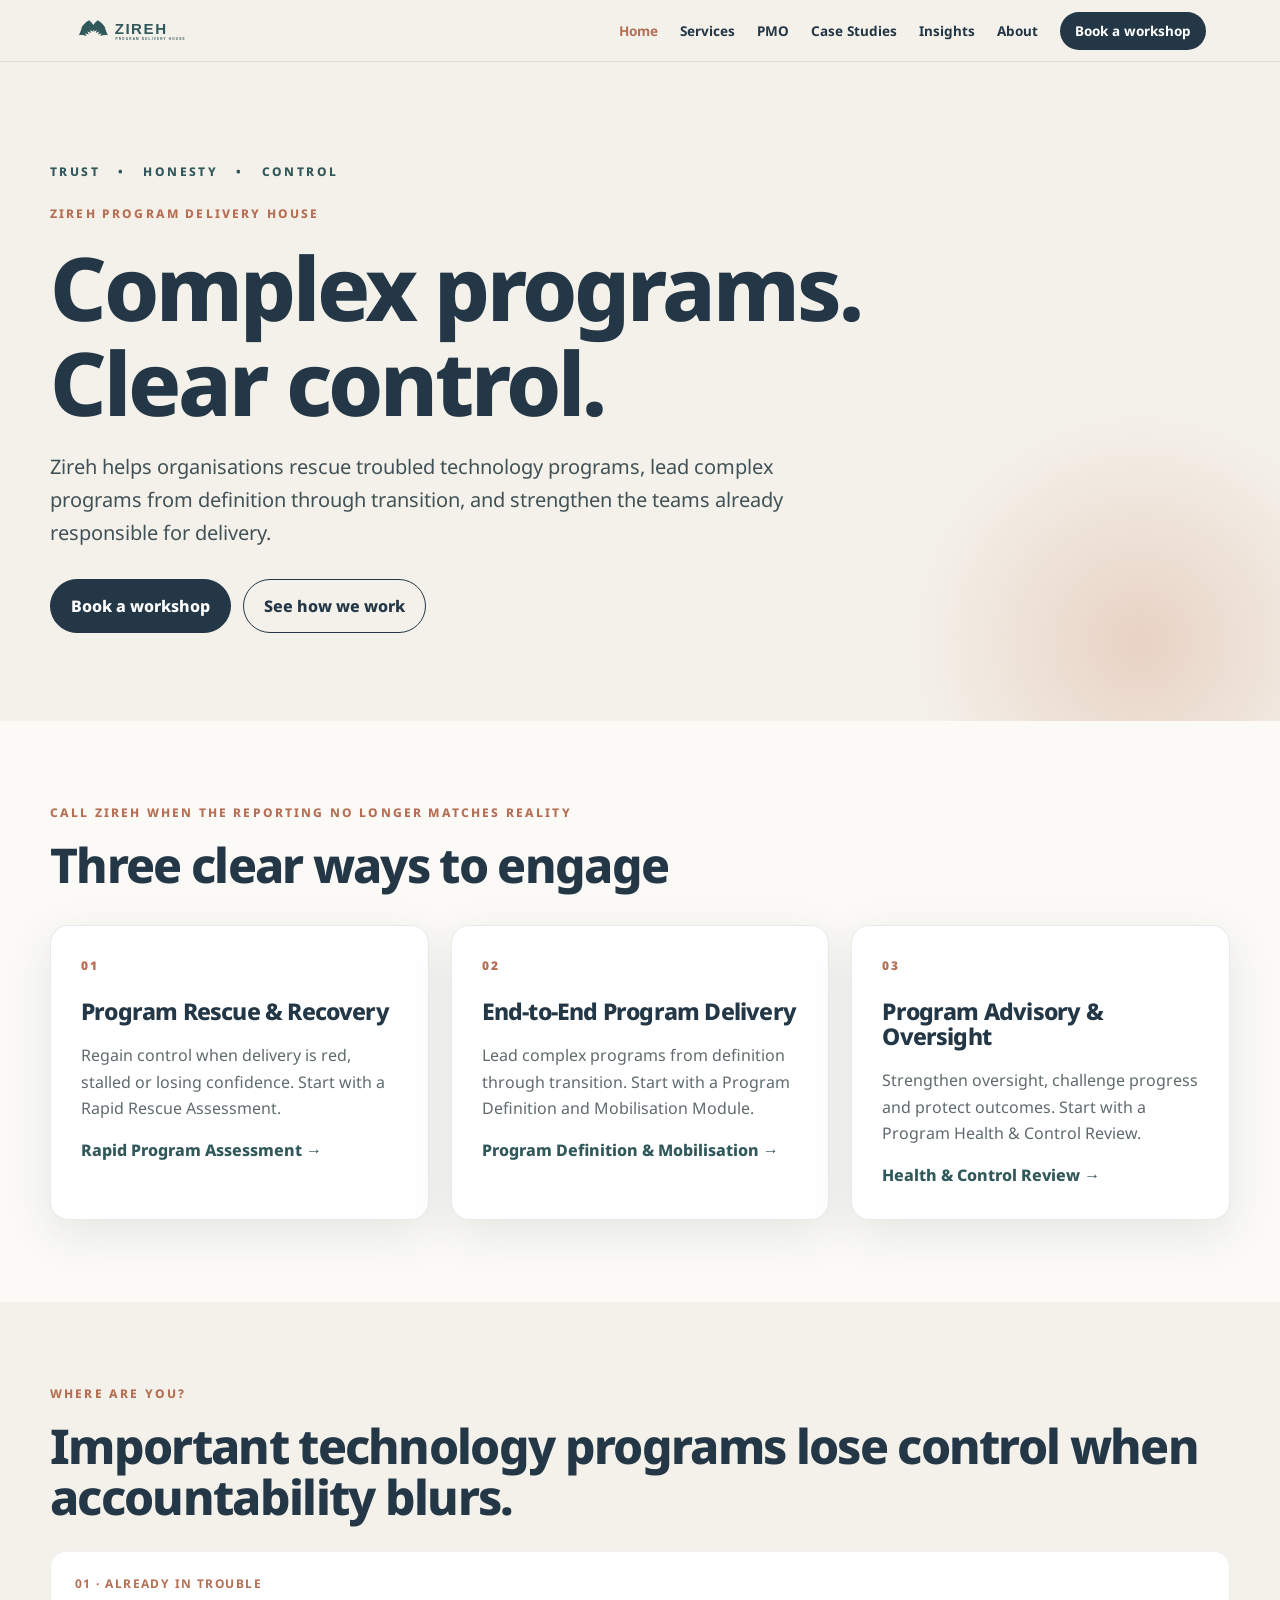
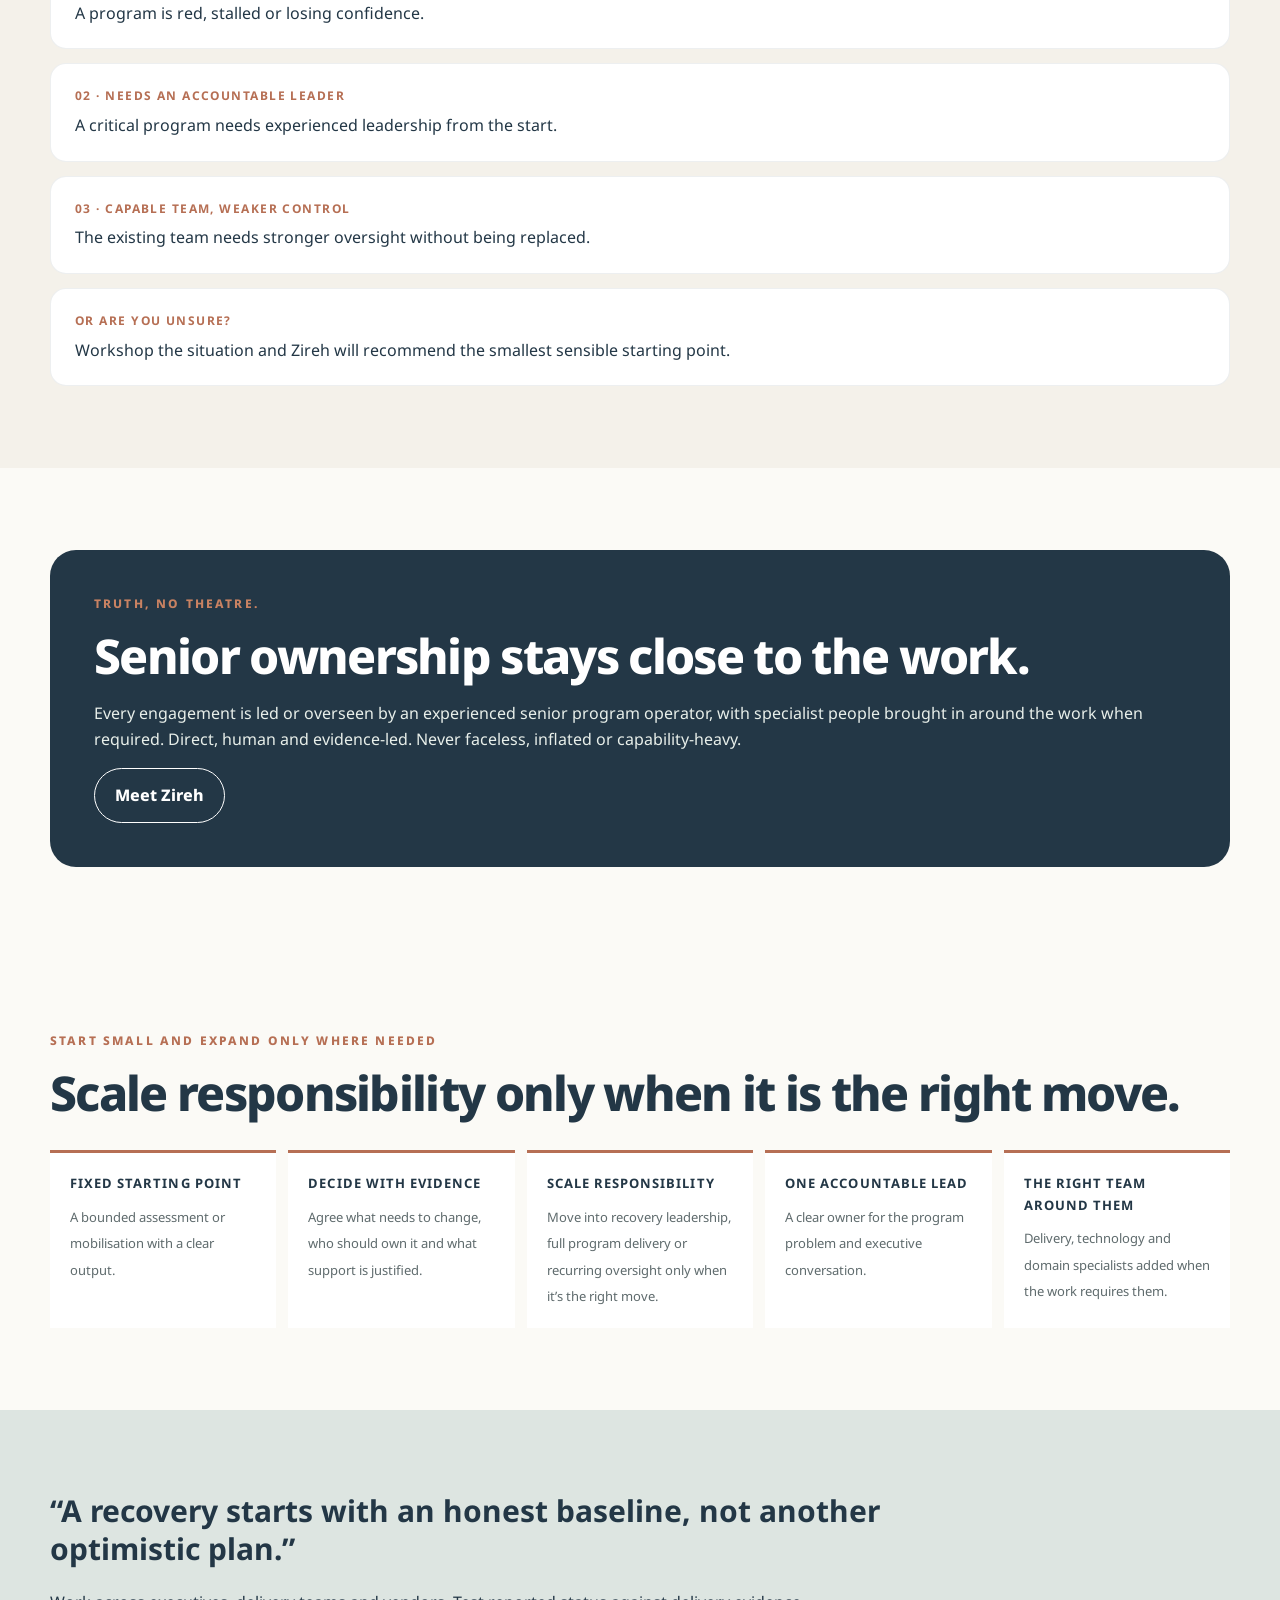
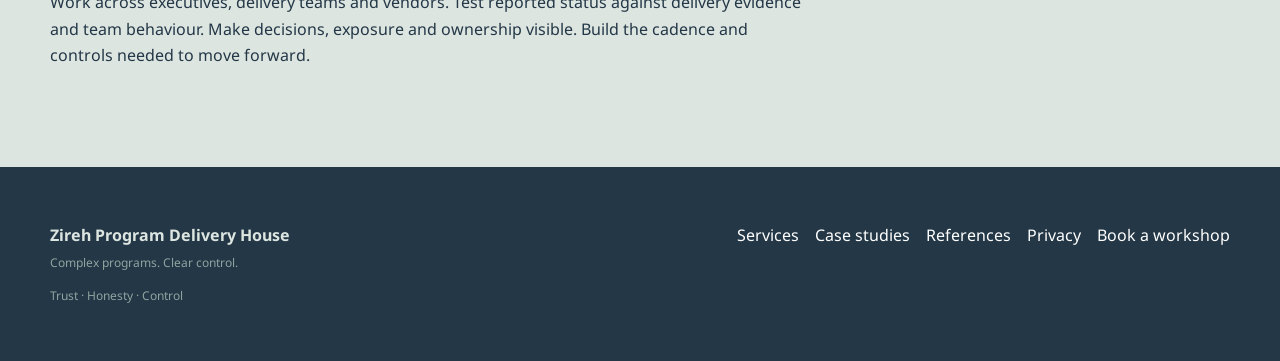
==== index.html @ b730acda "Add homepage from the Zireh master deck" ====
<!doctype html>
<html lang="en-AU">
<head>
  <meta charset="utf-8">
  <meta name="viewport" content="width=device-width, initial-scale=1">
  <title>Zireh Program Delivery House</title>
  <meta name="description" content="Complex programs. Clear control.">
  <link rel="icon" href="/assets/images/zireh-mark.svg">
  <link rel="stylesheet" href="/css/styles.css">
</head>
<body>
<header class="site-header">
  <div class="header-inner">
    <a class="brand" href="/"><img src="/assets/images/zireh-mark.svg" alt="Zireh Program Delivery House"></a>
    <button class="nav-toggle" type="button" aria-expanded="false">Menu</button>
    <nav class="main-nav" aria-label="Primary">
      <ul>
      <li><a href="/" class="is-active">Home</a></li>
      <li><a href="/program-project-management/">Services</a></li>
      <li><a href="/pmo-execution-capability/">PMO</a></li>
      <li><a href="/case-studies/">Case Studies</a></li>
      <li><a href="/insights-ip/">Insights</a></li>
      <li><a href="/about/">About</a></li>
      <li><a href="/contact/" class="nav-cta">Book a workshop</a></li>
      </ul>
    </nav>
  </div>
</header>
<main>
<section class="hero">
  <div class="hero-inner">
    <p class="principles"><span>Trust</span><span>•</span><span>Honesty</span><span>•</span><span>Control</span></p>
    <p class="eyebrow">Zireh Program Delivery House</p>
    <h1>Complex programs.<br>Clear control.</h1>
    <p class="lead">Zireh helps organisations rescue troubled technology programs, lead complex programs from definition through transition, and strengthen the teams already responsible for delivery.</p>
    <div class="hero-actions">
      <a class="btn btn-primary" href="/contact/">Book a workshop</a>
      <a class="btn btn-secondary" href="/program-project-management/">See how we work</a>
    </div>
  </div>
</section>
<section class="section">
  <div class="container">
    <p class="eyebrow">Call Zireh when the reporting no longer matches reality</p>
    <h2>Three clear ways to engage</h2>
    <div class="grid grid-3" style="margin-top:34px">
      <div class="card">
        <div class="number">01</div>
        <h3>Program Rescue & Recovery</h3>
        <p>Regain control when delivery is red, stalled or losing confidence. Start with a Rapid Rescue Assessment.</p>
        <a href="/program-rescue-recovery/">Rapid Program Assessment →</a>
      </div>
      <div class="card">
        <div class="number">02</div>
        <h3>End-to-End Program Delivery</h3>
        <p>Lead complex programs from definition through transition. Start with a Program Definition and Mobilisation Module.</p>
        <a href="/end-to-end-program-delivery/">Program Definition & Mobilisation →</a>
      </div>
      <div class="card">
        <div class="number">03</div>
        <h3>Program Advisory & Oversight</h3>
        <p>Strengthen oversight, challenge progress and protect outcomes. Start with a Program Health & Control Review.</p>
        <a href="/program-advisory-oversight/">Health & Control Review →</a>
      </div>
    </div>
  </div>
</section>
<section class="section cream">
  <div class="container">
    <p class="eyebrow">Where are you?</p>
    <h2>Important technology programs lose control when accountability blurs.</h2>
    <div class="where-list" style="margin-top:28px">
      <div class="where-item"><strong>01 · Already in trouble</strong>A program is red, stalled or losing confidence.</div>
      <div class="where-item"><strong>02 · Needs an accountable leader</strong>A critical program needs experienced leadership from the start.</div>
      <div class="where-item"><strong>03 · Capable team, weaker control</strong>The existing team needs stronger oversight without being replaced.</div>
      <div class="where-item"><strong>Or are you unsure?</strong>Workshop the situation and Zireh will recommend the smallest sensible starting point.</div>
    </div>
  </div>
</section>
<section class="section">
  <div class="container">
    <div class="callout">
      <p class="eyebrow">Truth, no theatre.</p>
      <h2>Senior ownership stays close to the work.</h2>
      <p>Every engagement is led or overseen by an experienced senior program operator, with specialist people brought in around the work when required. Direct, human and evidence-led. Never faceless, inflated or capability-heavy.</p>
      <a class="btn btn-ghost" href="/about/">Meet Zireh</a>
    </div>
  </div>
</section>
<section class="section">
  <div class="container">
    <p class="eyebrow">Start small and expand only where needed</p>
    <h2>Scale responsibility only when it is the right move.</h2>
    <div class="steps">
      <div class="step"><strong>Fixed starting point</strong><span>A bounded assessment or mobilisation with a clear output.</span></div>
      <div class="step"><strong>Decide with evidence</strong><span>Agree what needs to change, who should own it and what support is justified.</span></div>
      <div class="step"><strong>Scale responsibility</strong><span>Move into recovery leadership, full program delivery or recurring oversight only when it’s the right move.</span></div>
      <div class="step"><strong>One accountable lead</strong><span>A clear owner for the program problem and executive conversation.</span></div>
      <div class="step"><strong>The right team around them</strong><span>Delivery, technology and domain specialists added when the work requires them.</span></div>
    </div>
  </div>
</section>
<section class="section alt">
  <div class="container">
    <div class="quote">“A recovery starts with an honest baseline, not another optimistic plan.”</div>
    <p style="margin-top:22px;max-width:760px">Work across executives, delivery teams and vendors. Test reported status against delivery evidence and team behaviour. Make decisions, exposure and ownership visible. Build the cadence and controls needed to move forward.</p>
  </div>
</section>
</main>
<footer class="site-footer">
  <div class="footer-inner">
    <div>
      <strong>Zireh Program Delivery House</strong><br>
      <span class="disclaimer">Complex programs. Clear control.</span>
      <p class="disclaimer" style="margin:12px 0 0">Trust · Honesty · Control</p>
    </div>
    <div class="footer-nav">
      <a href="/program-project-management/">Services</a>
      <a href="/case-studies/">Case studies</a>
      <a href="/references/">References</a>
      <a href="/privacy/">Privacy</a>
      <a href="/contact/">Book a workshop</a>
    </div>
  </div>
</footer>
<script src="/js/main.js"></script>
</body>
</html>
---- css/styles.css ----
@import url("https://fonts.googleapis.com/css2?family=Noto+Sans:ital,wght@0,400;0,500;0,600;0,700;0,800;0,900;1,400&display=swap");

:root {
  --navy: #233746;
  --teal: #31585a;
  --rust: #b66f54;
  --terracotta: #c98262;
  --cream: #f4f1ea;
  --sage: #6f887c;
  --mist: #dde5e1;
  --paper: #fbfaf6;
  --ink: #233746;
  --muted: #5f6b6d;
  --white: #ffffff;
  --radius: 18px;
  --shadow: 0 14px 45px rgba(35, 55, 70, 0.1);
}

* { box-sizing: border-box; }
html { scroll-behavior: smooth; }
body {
  margin: 0;
  background: var(--paper);
  color: var(--ink);
  font-family: "Noto Sans", Arial, sans-serif;
  line-height: 1.65;
}
a { color: var(--teal); text-decoration: none; }
a:hover { text-decoration: underline; }
img { max-width: 100%; height: auto; display: block; }

.site-header {
  position: sticky;
  top: 0;
  z-index: 100;
  background: rgba(244, 241, 234, 0.94);
  backdrop-filter: blur(14px);
  border-bottom: 1px solid rgba(35, 55, 70, 0.1);
}
.header-inner {
  max-width: 1180px;
  margin: auto;
  padding: 16px 24px;
  display: flex;
  align-items: center;
  justify-content: space-between;
  gap: 28px;
}
.brand img { width: 178px; }
.nav-toggle {
  display: none;
  background: none;
  border: 1px solid var(--navy);
  border-radius: 999px;
  padding: 8px 14px;
  font-weight: 800;
  color: var(--navy);
  cursor: pointer;
  font-family: inherit;
}
.main-nav ul {
  list-style: none;
  margin: 0;
  padding: 0;
  display: flex;
  gap: 22px;
  align-items: center;
  flex-wrap: wrap;
}
.main-nav a {
  font-size: 13.5px;
  font-weight: 700;
  color: var(--navy);
  text-decoration: none;
}
.main-nav a:hover,
.main-nav a.is-active { color: var(--rust); }
.nav-cta {
  background: var(--navy);
  color: #fff !important;
  padding: 10px 15px;
  border-radius: 999px;
}
.nav-cta:hover { background: var(--teal); text-decoration: none; }

.hero {
  position: relative;
  overflow: hidden;
  background: var(--cream);
  padding: 100px 24px 88px;
}
.hero:after {
  content: "";
  position: absolute;
  right: -120px;
  bottom: -180px;
  width: 520px;
  height: 520px;
  border-radius: 50%;
  background: radial-gradient(circle, rgba(201, 130, 98, 0.28), transparent 62%);
}
.hero-inner { max-width: 1180px; margin: auto; position: relative; z-index: 1; }
.principles {
  display: flex;
  gap: 18px;
  flex-wrap: wrap;
  font-size: 12px;
  letter-spacing: 0.2em;
  font-weight: 800;
  text-transform: uppercase;
  color: var(--teal);
  margin: 0 0 22px;
}
.eyebrow {
  font-size: 12px;
  letter-spacing: 0.18em;
  font-weight: 800;
  text-transform: uppercase;
  color: var(--rust);
  margin: 0 0 16px;
}
h1, h2, h3 { font-weight: 800; letter-spacing: -0.035em; line-height: 1.08; margin: 0 0 18px; }
h1 { font-size: clamp(48px, 7vw, 88px); max-width: 850px; }
h2 { font-size: clamp(30px, 4.4vw, 48px); }
h3 { font-size: 23px; }
.lead { font-size: 20px; max-width: 760px; color: #405157; }
.hero-actions { display: flex; gap: 12px; flex-wrap: wrap; margin-top: 30px; }

.btn {
  display: inline-flex;
  align-items: center;
  justify-content: center;
  padding: 13px 20px;
  border-radius: 999px;
  font-weight: 800;
  border: 1px solid var(--navy);
  text-decoration: none;
}
.btn:hover { text-decoration: none; opacity: 0.92; }
.btn-primary { background: var(--navy); color: #fff; }
.btn-secondary { background: transparent; color: var(--navy); }
.btn-ghost { border-color: #fff; color: #fff; }

.section { padding: 82px 24px; }
.section.alt { background: var(--mist); }
.section.cream { background: var(--cream); }
.container { max-width: 1180px; margin: auto; }

.grid { display: grid; gap: 22px; }
.grid-3 { grid-template-columns: repeat(3, 1fr); }
.grid-2 { grid-template-columns: repeat(2, 1fr); }
.card {
  background: #fff;
  border: 1px solid rgba(35, 55, 70, 0.1);
  border-radius: var(--radius);
  padding: 30px;
  box-shadow: var(--shadow);
}
.card .number {
  font-size: 12px;
  font-weight: 900;
  letter-spacing: 0.18em;
  color: var(--rust);
  margin-bottom: 24px;
}
.card p { color: var(--muted); }
.card a { font-weight: 800; }

.pill {
  display: inline-block;
  background: var(--cream);
  border-radius: 999px;
  padding: 7px 11px;
  font-size: 12px;
  font-weight: 800;
  color: var(--teal);
  margin: 3px;
}

.callout {
  background: var(--navy);
  color: #fff;
  border-radius: 26px;
  padding: 44px;
}
.callout h2, .callout h3 { color: #fff; }
.callout p { color: #e8efea; }
.callout .eyebrow { color: var(--terracotta); }

.stateline {
  display: flex;
  gap: 14px;
  flex-wrap: wrap;
  font-size: 12px;
  letter-spacing: 0.14em;
  font-weight: 900;
  color: var(--rust);
  text-transform: uppercase;
}

.steps { display: grid; grid-template-columns: repeat(5, 1fr); gap: 12px; margin-top: 32px; }
.steps-3 { grid-template-columns: repeat(3, 1fr); }
.step { padding: 20px; border-top: 3px solid var(--rust); background: #fff; }
.step strong { display: block; font-size: 13px; text-transform: uppercase; letter-spacing: 0.08em; margin-bottom: 8px; }
.step span { font-size: 13px; color: var(--muted); }

.quote { font-size: 30px; line-height: 1.25; font-weight: 700; color: var(--navy); max-width: 850px; }

.page-hero { padding: 78px 24px 64px; background: var(--cream); position: relative; overflow: hidden; }
.page-hero:after {
  content: "";
  position: absolute;
  right: -80px;
  bottom: -140px;
  width: 360px;
  height: 360px;
  border-radius: 50%;
  background: radial-gradient(circle, rgba(182, 111, 84, 0.22), transparent 64%);
}
.page-content { max-width: 920px; margin: auto; padding: 70px 24px; }
.page-content.wide { max-width: 1180px; }
.page-content h2 { margin-top: 54px; }
.page-content ul { padding-left: 22px; }
.page-content li { margin-bottom: 8px; }

.site-footer { background: var(--navy); color: #dde5e1; padding: 55px 24px; }
.footer-inner {
  max-width: 1180px;
  margin: auto;
  display: flex;
  justify-content: space-between;
  gap: 30px;
  flex-wrap: wrap;
}
.footer-inner a { color: #fff; }
.footer-nav { display: flex; gap: 16px; flex-wrap: wrap; }
.disclaimer { font-size: 12px; color: #8fa4a0; }
.case-label { font-size: 11px; letter-spacing: 0.15em; text-transform: uppercase; font-weight: 900; color: var(--rust); }

.person { display: grid; grid-template-columns: 280px 1fr; gap: 40px; align-items: center; }
.person img { border-radius: 24px; background: var(--cream); width: 100%; }
.form-note { padding: 22px; background: var(--cream); border-left: 4px solid var(--rust); }

.contact-grid { display: grid; grid-template-columns: 1.1fr 0.9fr; gap: 28px; }
.contact-form label { display: block; font-size: 13px; font-weight: 800; margin: 14px 0 6px; }
.contact-form input,
.contact-form textarea,
.contact-form select {
  width: 100%;
  border: 1px solid rgba(35, 55, 70, 0.18);
  border-radius: 12px;
  padding: 12px 14px;
  font: inherit;
  background: #fff;
  color: var(--ink);
}
.contact-form textarea { min-height: 140px; resize: vertical; }
.form-success { display: none; background: var(--mist); border-radius: 16px; padding: 18px; margin-top: 16px; }

.where-list { display: grid; gap: 14px; }
.where-item {
  background: #fff;
  border-radius: 16px;
  padding: 22px 24px;
  border: 1px solid rgba(35, 55, 70, 0.08);
}
.where-item strong { display: block; color: var(--rust); font-size: 12px; letter-spacing: 0.12em; text-transform: uppercase; margin-bottom: 6px; }

@media (max-width: 900px) {
  .nav-toggle { display: inline-flex; }
  .main-nav { display: none; width: 100%; }
  .main-nav.open { display: block; }
  .header-inner { flex-wrap: wrap; }
  .main-nav ul { flex-direction: column; align-items: flex-start; gap: 12px; padding: 8px 0 6px; }
  .grid-3, .grid-2, .contact-grid { grid-template-columns: 1fr; }
  .steps, .steps-3 { grid-template-columns: 1fr 1fr; }
  .person { grid-template-columns: 1fr; }
}
@media (max-width: 560px) {
  .hero { padding-top: 70px; }
  .section { padding: 60px 18px; }
  .hero h1 { font-size: 48px; }
  .steps, .steps-3 { grid-template-columns: 1fr; }
  .callout { padding: 30px; }
  .brand img { width: 150px; }
}
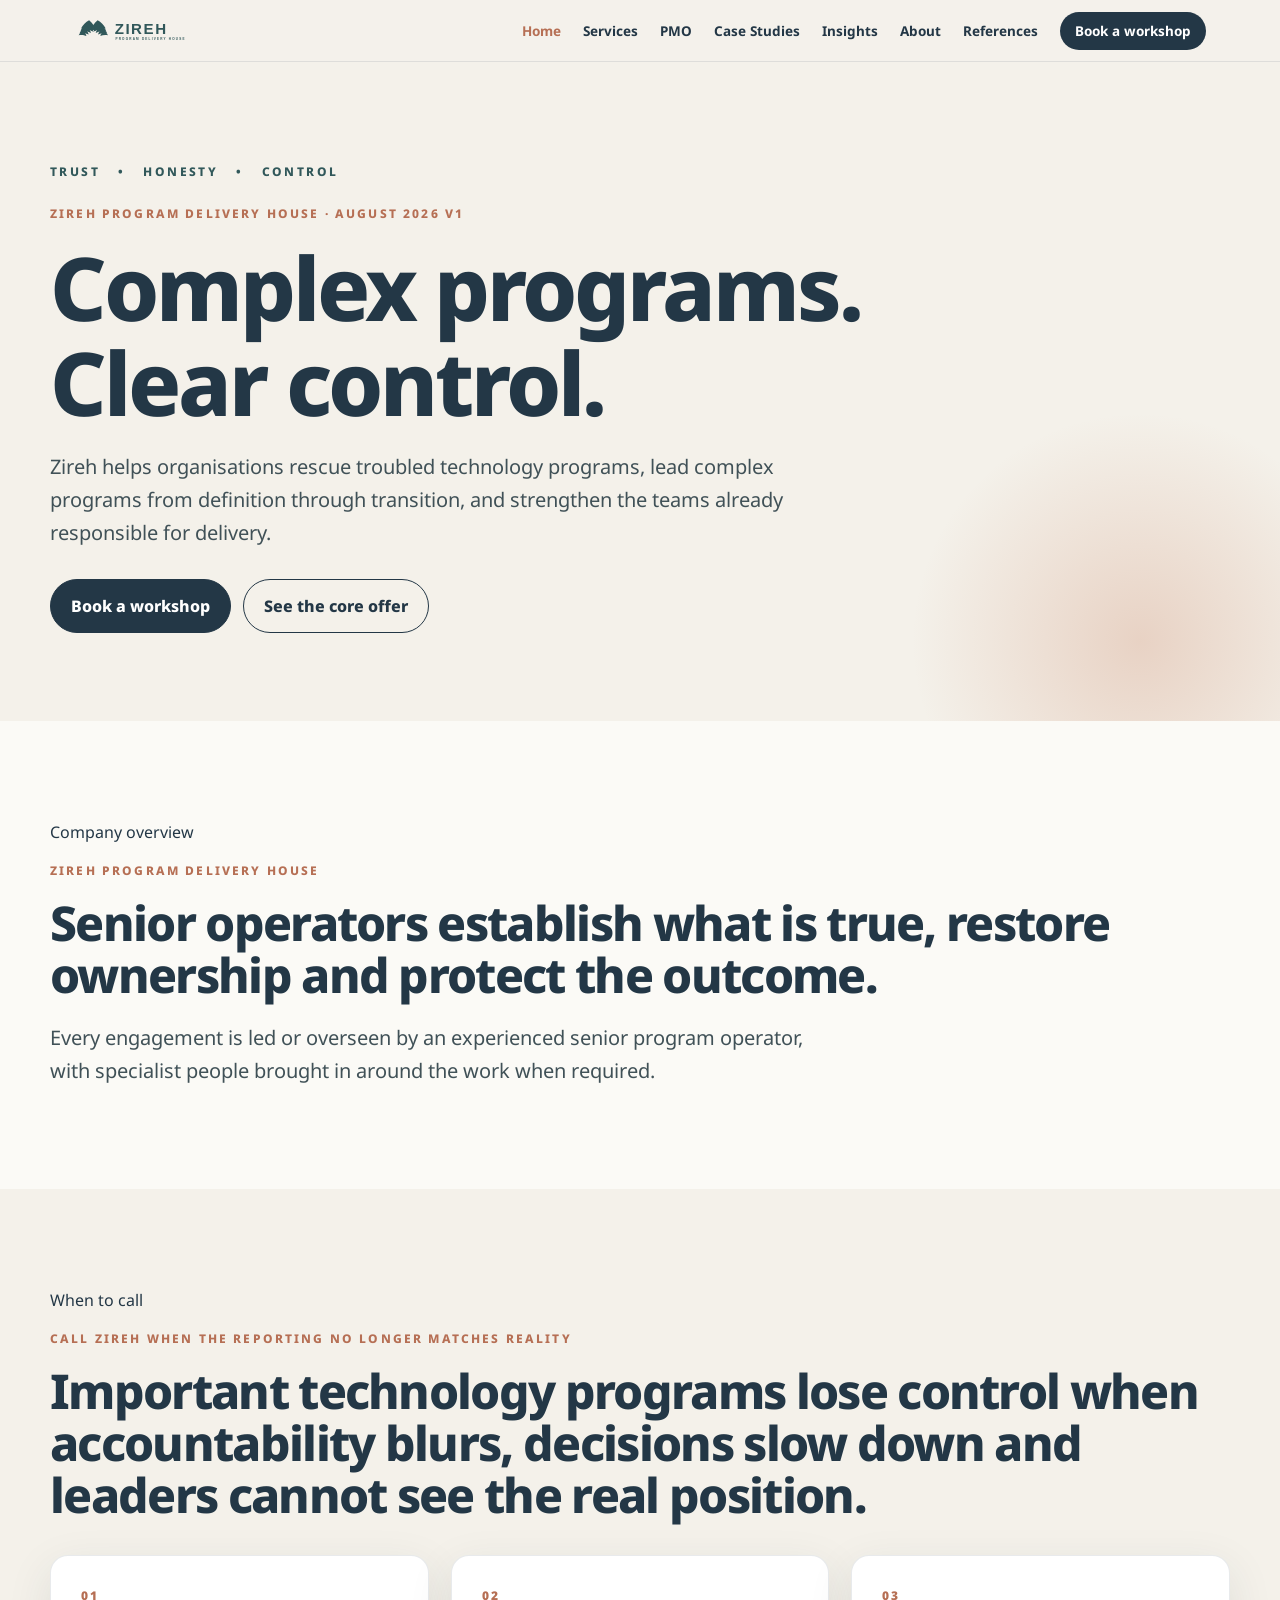
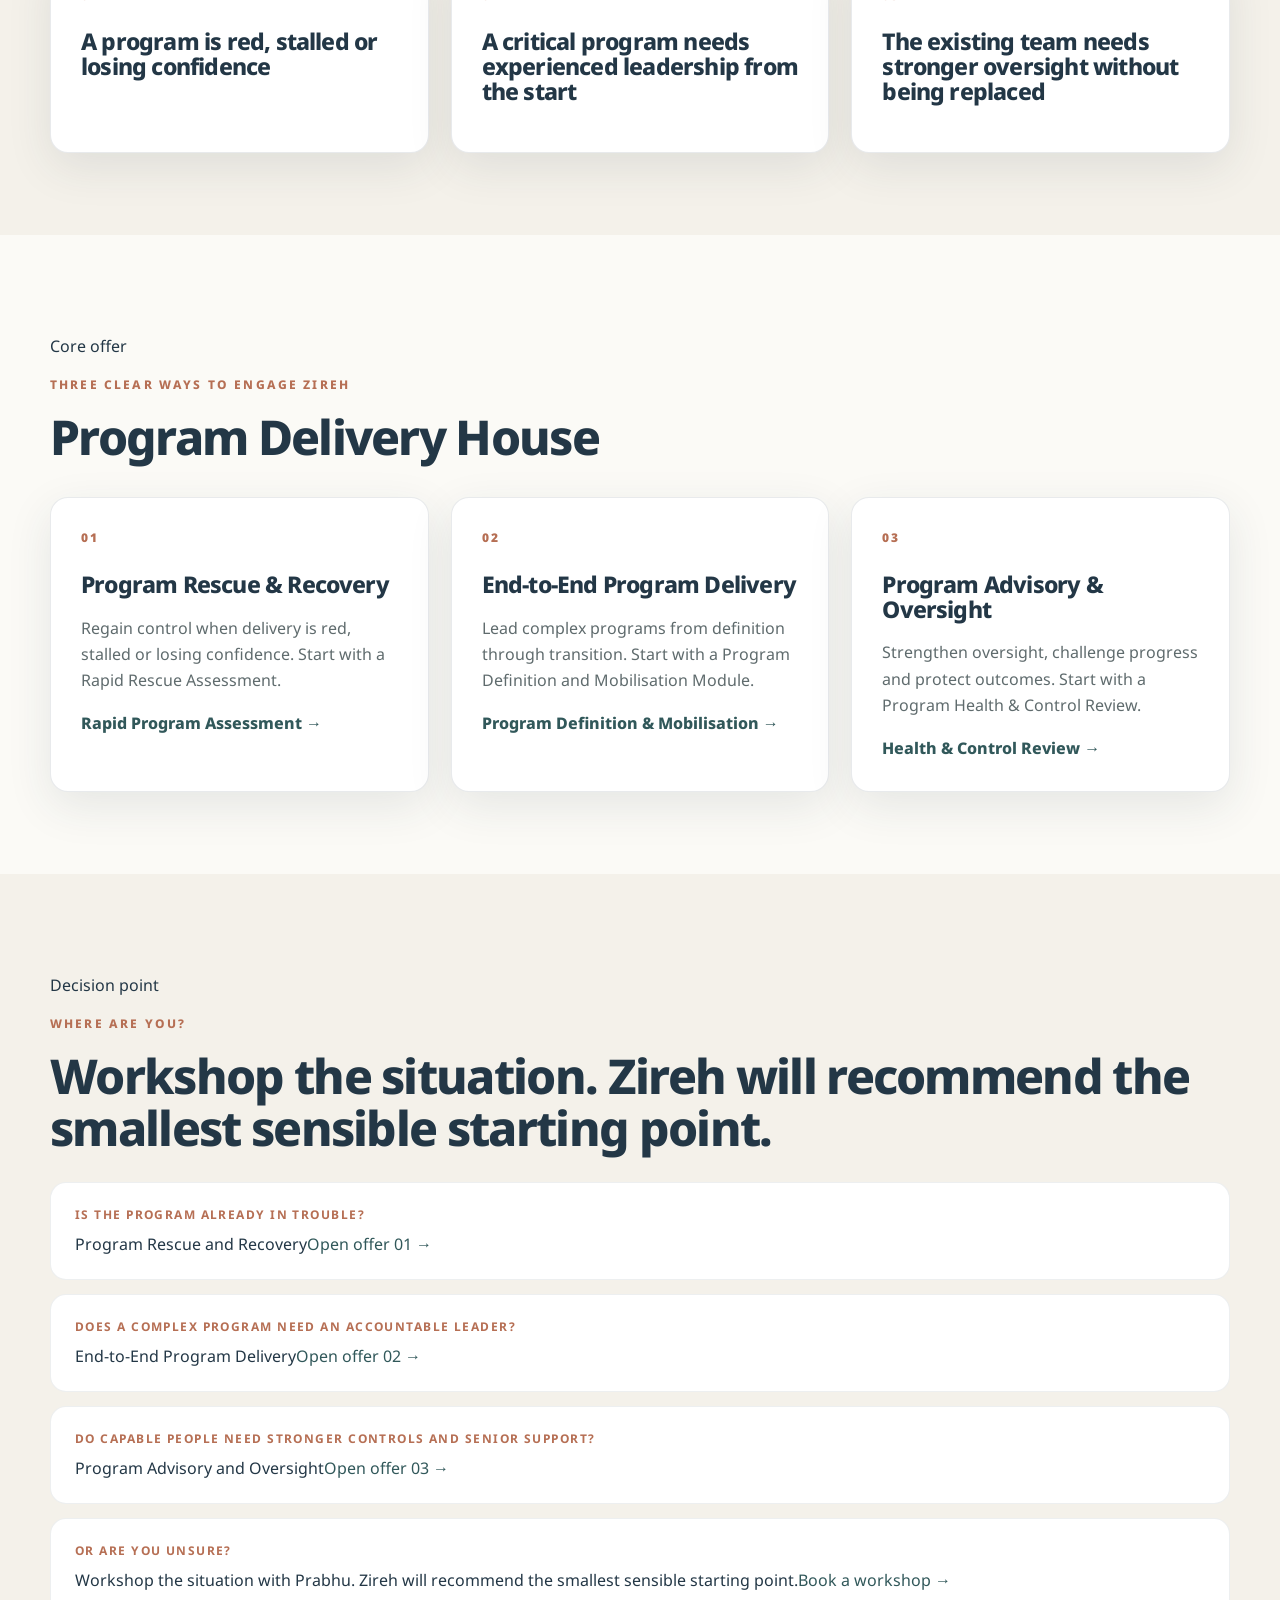
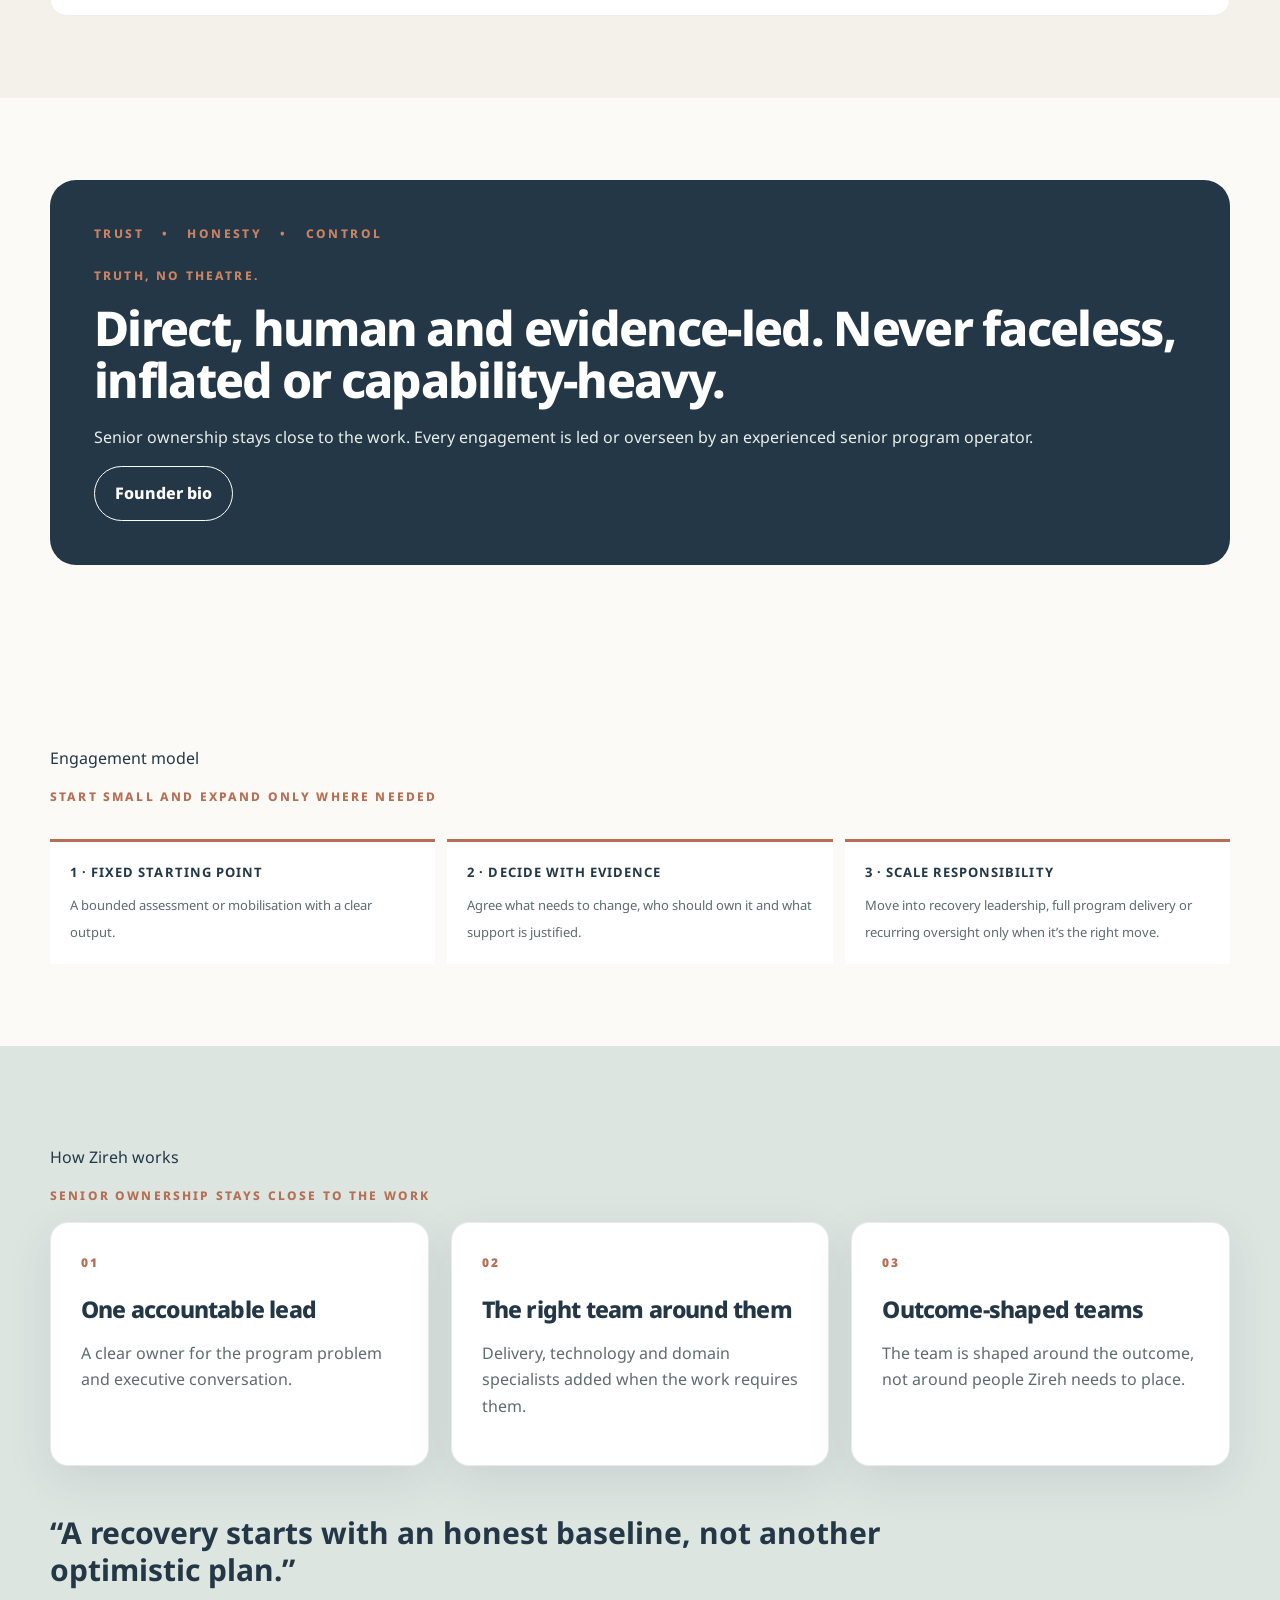
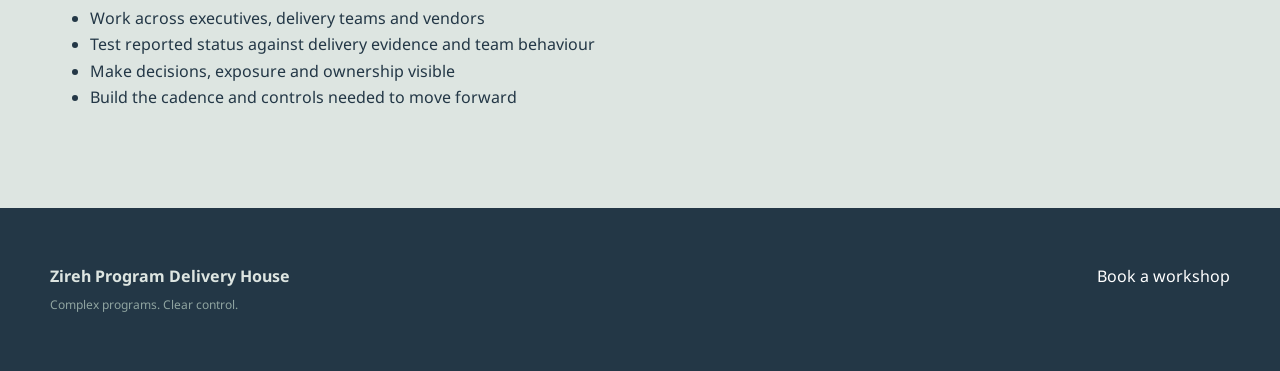
==== commit 55a8eff3: "Rebuild homepage to follow the August 2026 master deck slide order" ====
--- a/index.html
+++ b/index.html
@@ -21,6 +21,7 @@
       <li><a href="/case-studies/">Case Studies</a></li>
       <li><a href="/insights-ip/">Insights</a></li>
       <li><a href="/about/">About</a></li>
+      <li><a href="/references/">References</a></li>
       <li><a href="/contact/" class="nav-cta">Book a workshop</a></li>
       </ul>
     </nav>
@@ -30,97 +31,105 @@
 <section class="hero">
   <div class="hero-inner">
     <p class="principles"><span>Trust</span><span>•</span><span>Honesty</span><span>•</span><span>Control</span></p>
-    <p class="eyebrow">Zireh Program Delivery House</p>
+    <p class="eyebrow">Zireh Program Delivery House · August 2026 v1</p>
     <h1>Complex programs.<br>Clear control.</h1>
     <p class="lead">Zireh helps organisations rescue troubled technology programs, lead complex programs from definition through transition, and strengthen the teams already responsible for delivery.</p>
     <div class="hero-actions">
       <a class="btn btn-primary" href="/contact/">Book a workshop</a>
-      <a class="btn btn-secondary" href="/program-project-management/">See how we work</a>
+      <a class="btn btn-secondary" href="/program-project-management/">See the core offer</a>
     </div>
   </div>
 </section>
 <section class="section">
   <div class="container">
+    <p class="slide-kicker">Company overview</p>
+    <p class="eyebrow">Zireh Program Delivery House</p>
+    <h2>Senior operators establish what is true, restore ownership and protect the outcome.</h2>
+    <p class="lead">Every engagement is led or overseen by an experienced senior program operator, with specialist people brought in around the work when required.</p>
+  </div>
+</section>
+<section class="section cream">
+  <div class="container">
+    <p class="slide-kicker">When to call</p>
     <p class="eyebrow">Call Zireh when the reporting no longer matches reality</p>
-    <h2>Three clear ways to engage</h2>
+    <h2>Important technology programs lose control when accountability blurs, decisions slow down and leaders cannot see the real position.</h2>
     <div class="grid grid-3" style="margin-top:34px">
-      <div class="card">
-        <div class="number">01</div>
-        <h3>Program Rescue & Recovery</h3>
-        <p>Regain control when delivery is red, stalled or losing confidence. Start with a Rapid Rescue Assessment.</p>
-        <a href="/program-rescue-recovery/">Rapid Program Assessment →</a>
-      </div>
-      <div class="card">
-        <div class="number">02</div>
-        <h3>End-to-End Program Delivery</h3>
-        <p>Lead complex programs from definition through transition. Start with a Program Definition and Mobilisation Module.</p>
-        <a href="/end-to-end-program-delivery/">Program Definition & Mobilisation →</a>
-      </div>
-      <div class="card">
-        <div class="number">03</div>
-        <h3>Program Advisory & Oversight</h3>
-        <p>Strengthen oversight, challenge progress and protect outcomes. Start with a Program Health & Control Review.</p>
-        <a href="/program-advisory-oversight/">Health & Control Review →</a>
-      </div>
+      <div class="card"><div class="number">01</div><h3>A program is red, stalled or losing confidence</h3></div>
+      <div class="card"><div class="number">02</div><h3>A critical program needs experienced leadership from the start</h3></div>
+      <div class="card"><div class="number">03</div><h3>The existing team needs stronger oversight without being replaced</h3></div>
+    </div>
+  </div>
+</section>
+<section class="section">
+  <div class="container">
+    <p class="slide-kicker">Core offer</p>
+    <p class="eyebrow">Three clear ways to engage Zireh</p>
+    <h2>Program Delivery House</h2>
+    <div class="grid grid-3" style="margin-top:34px">
+      <div class="card"><div class="number">01</div><h3>Program Rescue &amp; Recovery</h3><p>Regain control when delivery is red, stalled or losing confidence. Start with a Rapid Rescue Assessment.</p><a href="/program-rescue-recovery/">Rapid Program Assessment →</a></div>
+      <div class="card"><div class="number">02</div><h3>End-to-End Program Delivery</h3><p>Lead complex programs from definition through transition. Start with a Program Definition and Mobilisation Module.</p><a href="/end-to-end-program-delivery/">Program Definition &amp; Mobilisation →</a></div>
+      <div class="card"><div class="number">03</div><h3>Program Advisory &amp; Oversight</h3><p>Strengthen oversight, challenge progress and protect outcomes. Start with a Program Health &amp; Control Review.</p><a href="/program-advisory-oversight/">Health &amp; Control Review →</a></div>
     </div>
   </div>
 </section>
 <section class="section cream">
   <div class="container">
+    <p class="slide-kicker">Decision point</p>
     <p class="eyebrow">Where are you?</p>
-    <h2>Important technology programs lose control when accountability blurs.</h2>
+    <h2>Workshop the situation. Zireh will recommend the smallest sensible starting point.</h2>
     <div class="where-list" style="margin-top:28px">
-      <div class="where-item"><strong>01 · Already in trouble</strong>A program is red, stalled or losing confidence.</div>
-      <div class="where-item"><strong>02 · Needs an accountable leader</strong>A critical program needs experienced leadership from the start.</div>
-      <div class="where-item"><strong>03 · Capable team, weaker control</strong>The existing team needs stronger oversight without being replaced.</div>
-      <div class="where-item"><strong>Or are you unsure?</strong>Workshop the situation and Zireh will recommend the smallest sensible starting point.</div>
+      <div class="where-item"><strong>Is the program already in trouble?</strong>Program Rescue and Recovery<a href="/program-rescue-recovery/">Open offer 01 →</a></div>
+      <div class="where-item"><strong>Does a complex program need an accountable leader?</strong>End-to-End Program Delivery<a href="/end-to-end-program-delivery/">Open offer 02 →</a></div>
+      <div class="where-item"><strong>Do capable people need stronger controls and senior support?</strong>Program Advisory and Oversight<a href="/program-advisory-oversight/">Open offer 03 →</a></div>
+      <div class="where-item"><strong>Or are you unsure?</strong>Workshop the situation with Prabhu. Zireh will recommend the smallest sensible starting point.<a href="/contact/">Book a workshop →</a></div>
     </div>
   </div>
 </section>
 <section class="section">
   <div class="container">
     <div class="callout">
+      <p class="principles" style="color:#C98262"><span>Trust</span><span>•</span><span>Honesty</span><span>•</span><span>Control</span></p>
       <p class="eyebrow">Truth, no theatre.</p>
-      <h2>Senior ownership stays close to the work.</h2>
-      <p>Every engagement is led or overseen by an experienced senior program operator, with specialist people brought in around the work when required. Direct, human and evidence-led. Never faceless, inflated or capability-heavy.</p>
-      <a class="btn btn-ghost" href="/about/">Meet Zireh</a>
+      <h2>Direct, human and evidence-led. Never faceless, inflated or capability-heavy.</h2>
+      <p>Senior ownership stays close to the work. Every engagement is led or overseen by an experienced senior program operator.</p>
+      <a class="btn btn-ghost" href="/about/">Founder bio</a>
     </div>
   </div>
 </section>
 <section class="section">
   <div class="container">
+    <p class="slide-kicker">Engagement model</p>
     <p class="eyebrow">Start small and expand only where needed</p>
-    <h2>Scale responsibility only when it is the right move.</h2>
-    <div class="steps">
-      <div class="step"><strong>Fixed starting point</strong><span>A bounded assessment or mobilisation with a clear output.</span></div>
-      <div class="step"><strong>Decide with evidence</strong><span>Agree what needs to change, who should own it and what support is justified.</span></div>
-      <div class="step"><strong>Scale responsibility</strong><span>Move into recovery leadership, full program delivery or recurring oversight only when it’s the right move.</span></div>
-      <div class="step"><strong>One accountable lead</strong><span>A clear owner for the program problem and executive conversation.</span></div>
-      <div class="step"><strong>The right team around them</strong><span>Delivery, technology and domain specialists added when the work requires them.</span></div>
+    <div class="steps steps-3">
+      <div class="step"><strong>1 · Fixed starting point</strong><span>A bounded assessment or mobilisation with a clear output.</span></div>
+      <div class="step"><strong>2 · Decide with evidence</strong><span>Agree what needs to change, who should own it and what support is justified.</span></div>
+      <div class="step"><strong>3 · Scale responsibility</strong><span>Move into recovery leadership, full program delivery or recurring oversight only when it’s the right move.</span></div>
     </div>
   </div>
 </section>
 <section class="section alt">
   <div class="container">
-    <div class="quote">“A recovery starts with an honest baseline, not another optimistic plan.”</div>
-    <p style="margin-top:22px;max-width:760px">Work across executives, delivery teams and vendors. Test reported status against delivery evidence and team behaviour. Make decisions, exposure and ownership visible. Build the cadence and controls needed to move forward.</p>
+    <p class="slide-kicker">How Zireh works</p>
+    <p class="eyebrow">Senior ownership stays close to the work</p>
+    <div class="grid grid-3">
+      <div class="card"><div class="number">01</div><h3>One accountable lead</h3><p>A clear owner for the program problem and executive conversation.</p></div>
+      <div class="card"><div class="number">02</div><h3>The right team around them</h3><p>Delivery, technology and domain specialists added when the work requires them.</p></div>
+      <div class="card"><div class="number">03</div><h3>Outcome-shaped teams</h3><p>The team is shaped around the outcome, not around people Zireh needs to place.</p></div>
+    </div>
+    <div class="quote" style="margin-top:48px">“A recovery starts with an honest baseline, not another optimistic plan.”</div>
+    <ul>
+      <li>Work across executives, delivery teams and vendors</li>
+      <li>Test reported status against delivery evidence and team behaviour</li>
+      <li>Make decisions, exposure and ownership visible</li>
+      <li>Build the cadence and controls needed to move forward</li>
+    </ul>
   </div>
 </section>
 </main>
 <footer class="site-footer">
   <div class="footer-inner">
-    <div>
-      <strong>Zireh Program Delivery House</strong><br>
-      <span class="disclaimer">Complex programs. Clear control.</span>
-      <p class="disclaimer" style="margin:12px 0 0">Trust · Honesty · Control</p>
-    </div>
-    <div class="footer-nav">
-      <a href="/program-project-management/">Services</a>
-      <a href="/case-studies/">Case studies</a>
-      <a href="/references/">References</a>
-      <a href="/privacy/">Privacy</a>
-      <a href="/contact/">Book a workshop</a>
-    </div>
+    <div><strong>Zireh Program Delivery House</strong><br><span class="disclaimer">Complex programs. Clear control.</span></div>
+    <div class="footer-nav"><a href="/contact/">Book a workshop</a></div>
   </div>
 </footer>
 <script src="/js/main.js"></script>
--- a/css/styles.css
+++ b/css/styles.css
@@ -237,8 +237,21 @@
 .disclaimer { font-size: 12px; color: #8fa4a0; }
 .case-label { font-size: 11px; letter-spacing: 0.15em; text-transform: uppercase; font-weight: 900; color: var(--rust); }
 
-.person { display: grid; grid-template-columns: 280px 1fr; gap: 40px; align-items: center; }
-.person img { border-radius: 24px; background: var(--cream); width: 100%; }
+.person { display: grid; grid-template-columns: minmax(280px, 440px) 1fr; gap: 48px; align-items: start; }
+.person-photo {
+  margin: 0;
+  background: var(--cream);
+  border-radius: 24px;
+  overflow: hidden;
+  box-shadow: 0 14px 45px rgba(35, 55, 70, 0.1);
+  border: 1px solid rgba(35, 55, 70, 0.08);
+}
+.person-photo img {
+  width: 100%;
+  height: auto;
+  display: block;
+  background: #f4f1ea;
+}
 .form-note { padding: 22px; background: var(--cream); border-left: 4px solid var(--rust); }
 
 .contact-grid { display: grid; grid-template-columns: 1.1fr 0.9fr; gap: 28px; }
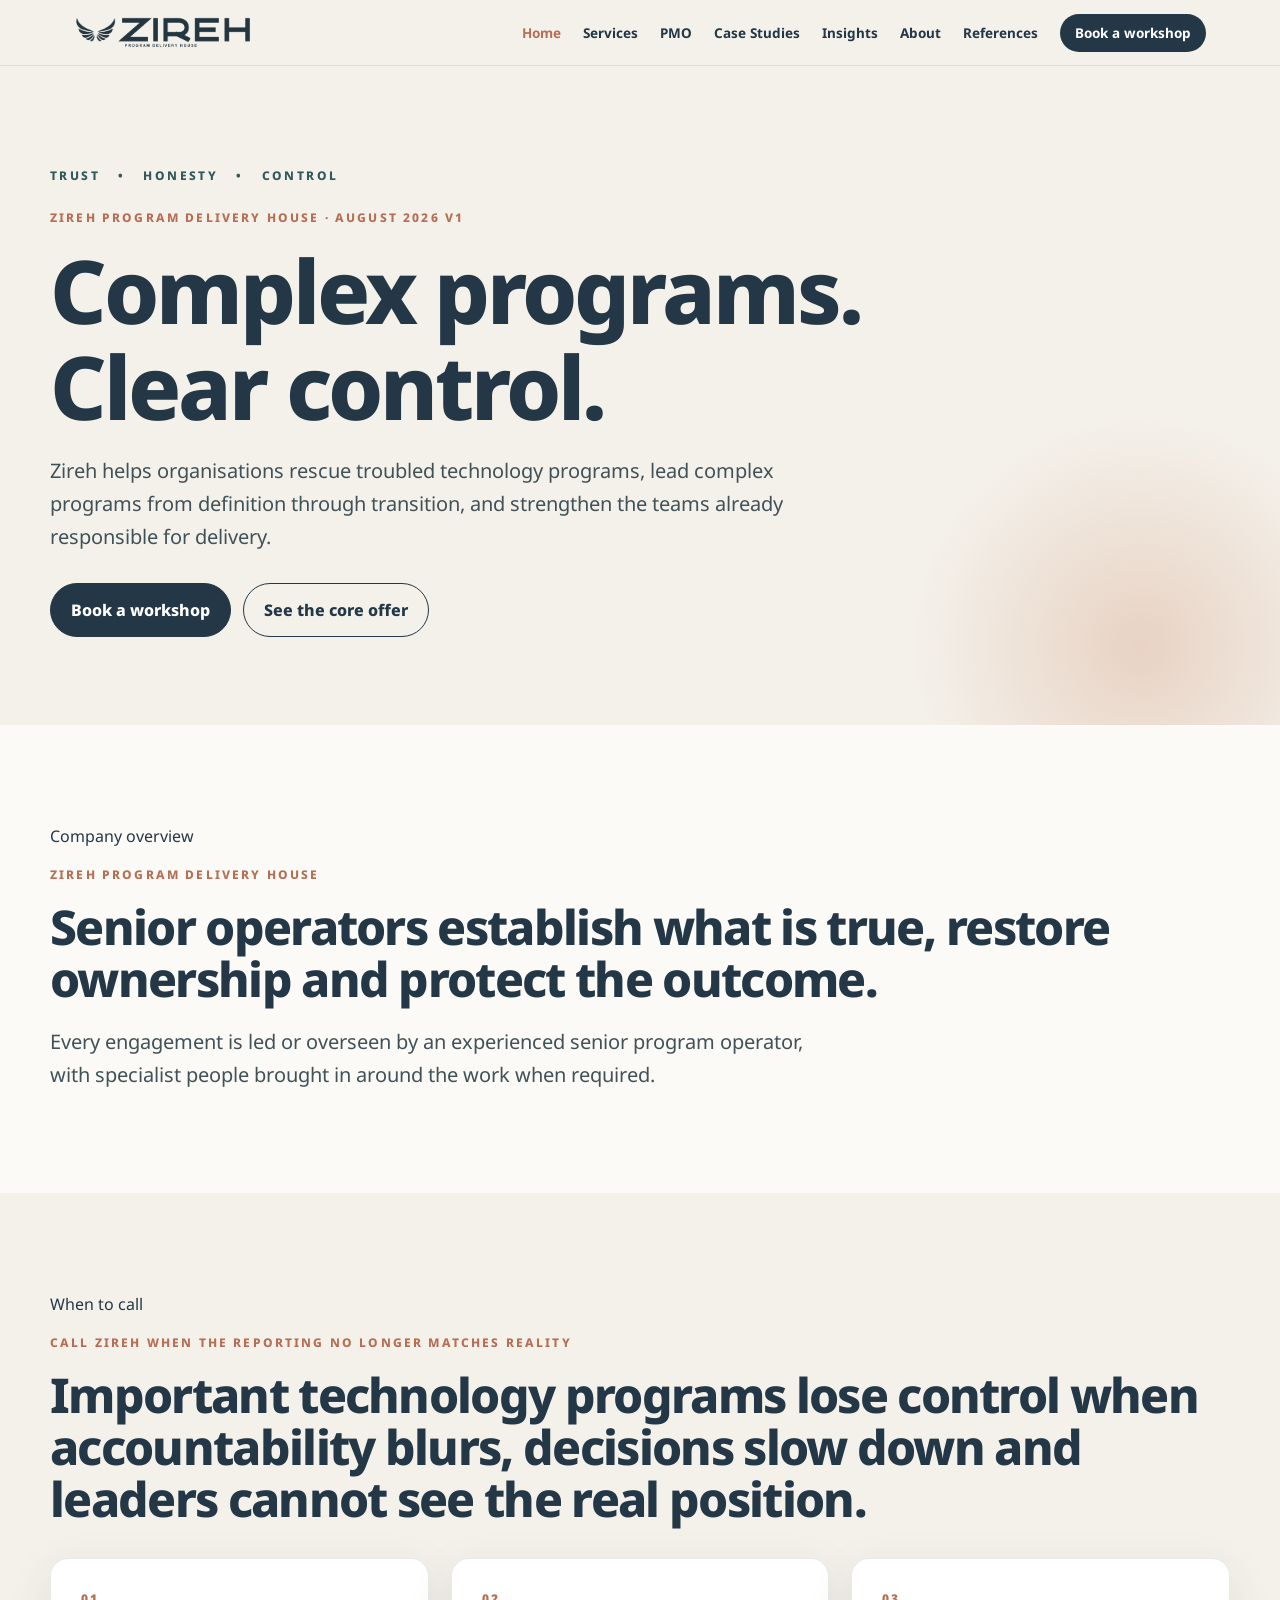
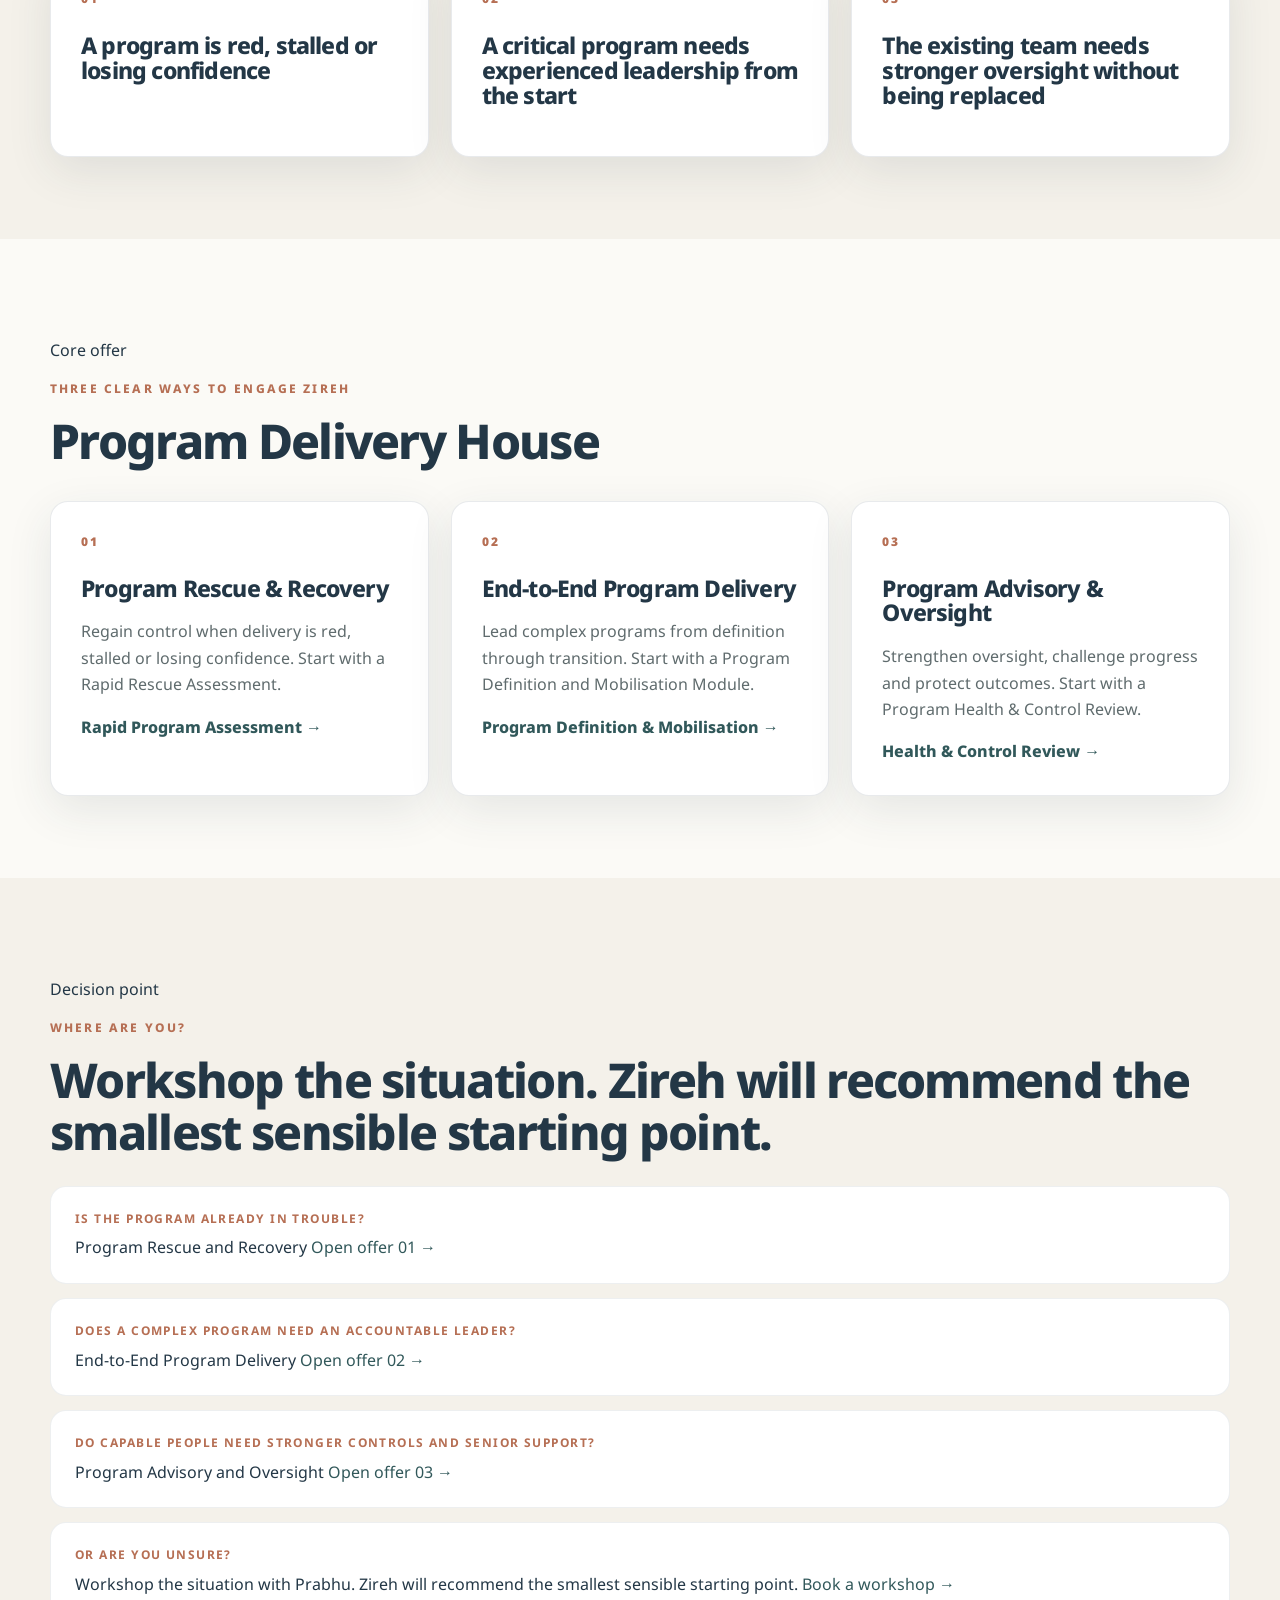
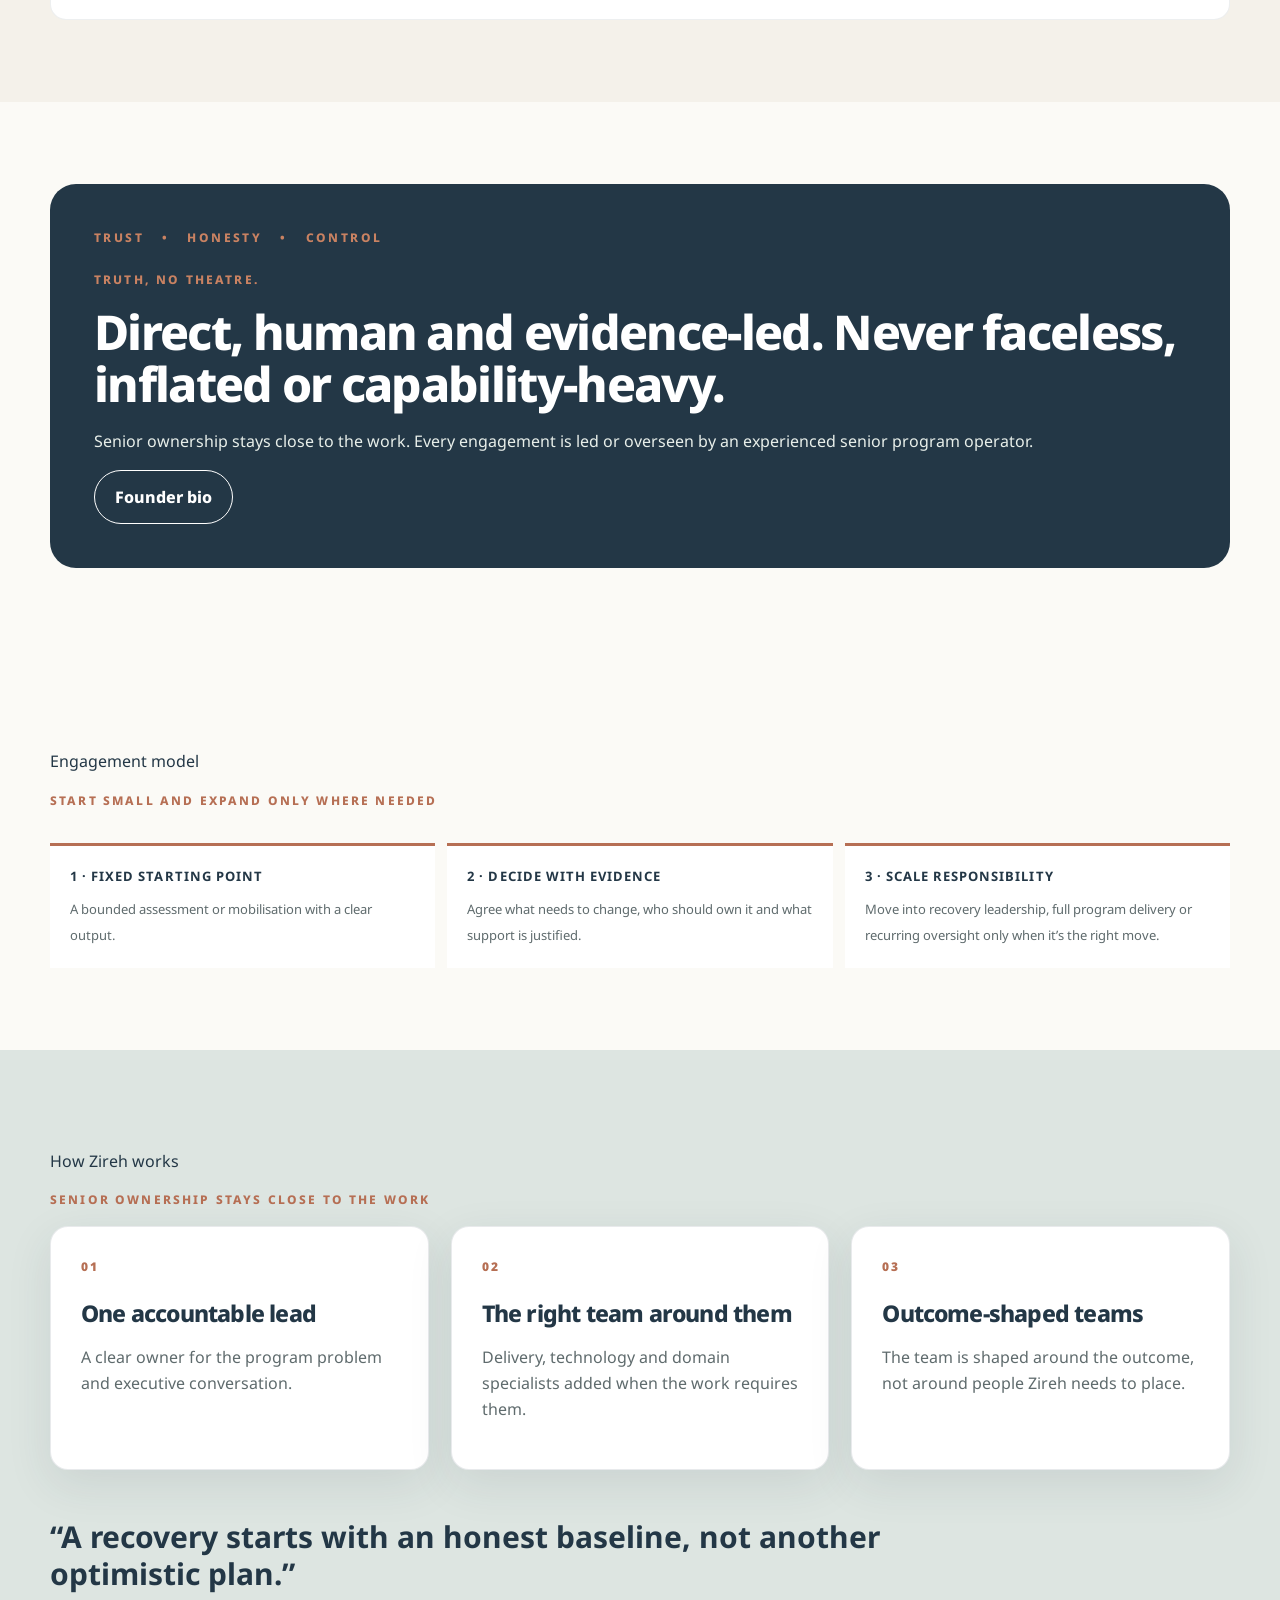
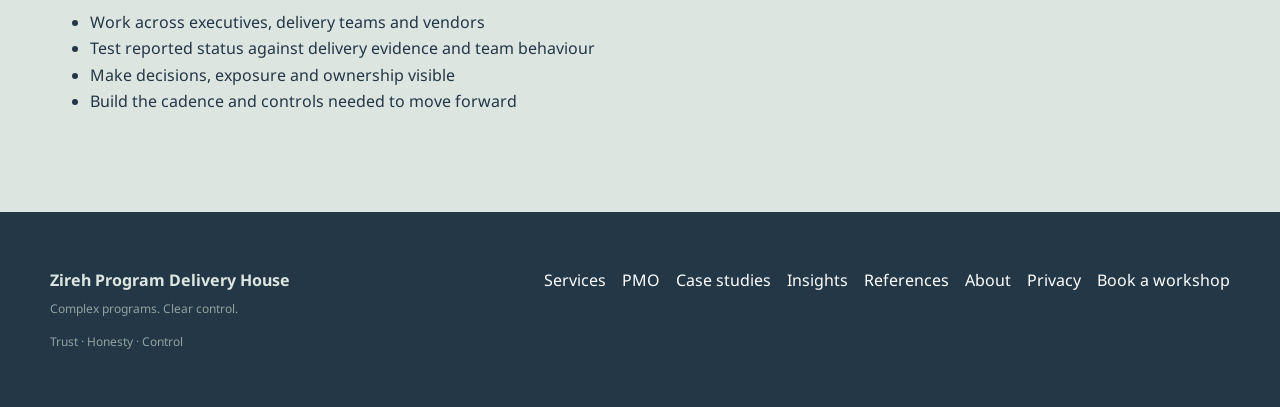
==== commit 351109f0: "Point logo and founder photo at uploaded PNGs and crop the portrait to a circle" ====
--- a/index.html
+++ b/index.html
@@ -11,7 +11,7 @@
 <body>
 <header class="site-header">
   <div class="header-inner">
-    <a class="brand" href="/"><img src="/assets/images/zireh-mark.svg" alt="Zireh Program Delivery House"></a>
+    <a class="brand" href="/"><img src="/assets/images/zireh-logo.png" alt="Zireh Program Delivery House"></a>
     <button class="nav-toggle" type="button" aria-expanded="false">Menu</button>
     <nav class="main-nav" aria-label="Primary">
       <ul>
@@ -28,6 +28,7 @@
   </div>
 </header>
 <main>
+
 <section class="hero">
   <div class="hero-inner">
     <p class="principles"><span>Trust</span><span>•</span><span>Honesty</span><span>•</span><span>Control</span></p>
@@ -40,6 +41,7 @@
     </div>
   </div>
 </section>
+
 <section class="section">
   <div class="container">
     <p class="slide-kicker">Company overview</p>
@@ -48,6 +50,7 @@
     <p class="lead">Every engagement is led or overseen by an experienced senior program operator, with specialist people brought in around the work when required.</p>
   </div>
 </section>
+
 <section class="section cream">
   <div class="container">
     <p class="slide-kicker">When to call</p>
@@ -60,31 +63,65 @@
     </div>
   </div>
 </section>
+
 <section class="section">
   <div class="container">
     <p class="slide-kicker">Core offer</p>
     <p class="eyebrow">Three clear ways to engage Zireh</p>
     <h2>Program Delivery House</h2>
     <div class="grid grid-3" style="margin-top:34px">
-      <div class="card"><div class="number">01</div><h3>Program Rescue &amp; Recovery</h3><p>Regain control when delivery is red, stalled or losing confidence. Start with a Rapid Rescue Assessment.</p><a href="/program-rescue-recovery/">Rapid Program Assessment →</a></div>
-      <div class="card"><div class="number">02</div><h3>End-to-End Program Delivery</h3><p>Lead complex programs from definition through transition. Start with a Program Definition and Mobilisation Module.</p><a href="/end-to-end-program-delivery/">Program Definition &amp; Mobilisation →</a></div>
-      <div class="card"><div class="number">03</div><h3>Program Advisory &amp; Oversight</h3><p>Strengthen oversight, challenge progress and protect outcomes. Start with a Program Health &amp; Control Review.</p><a href="/program-advisory-oversight/">Health &amp; Control Review →</a></div>
+      <div class="card">
+        <div class="number">01</div>
+        <h3>Program Rescue &amp; Recovery</h3>
+        <p>Regain control when delivery is red, stalled or losing confidence. Start with a Rapid Rescue Assessment.</p>
+        <a href="/program-rescue-recovery/">Rapid Program Assessment →</a>
+      </div>
+      <div class="card">
+        <div class="number">02</div>
+        <h3>End-to-End Program Delivery</h3>
+        <p>Lead complex programs from definition through transition. Start with a Program Definition and Mobilisation Module.</p>
+        <a href="/end-to-end-program-delivery/">Program Definition &amp; Mobilisation →</a>
+      </div>
+      <div class="card">
+        <div class="number">03</div>
+        <h3>Program Advisory &amp; Oversight</h3>
+        <p>Strengthen oversight, challenge progress and protect outcomes. Start with a Program Health &amp; Control Review.</p>
+        <a href="/program-advisory-oversight/">Health &amp; Control Review →</a>
+      </div>
     </div>
   </div>
 </section>
+
 <section class="section cream">
   <div class="container">
     <p class="slide-kicker">Decision point</p>
     <p class="eyebrow">Where are you?</p>
     <h2>Workshop the situation. Zireh will recommend the smallest sensible starting point.</h2>
     <div class="where-list" style="margin-top:28px">
-      <div class="where-item"><strong>Is the program already in trouble?</strong>Program Rescue and Recovery<a href="/program-rescue-recovery/">Open offer 01 →</a></div>
-      <div class="where-item"><strong>Does a complex program need an accountable leader?</strong>End-to-End Program Delivery<a href="/end-to-end-program-delivery/">Open offer 02 →</a></div>
-      <div class="where-item"><strong>Do capable people need stronger controls and senior support?</strong>Program Advisory and Oversight<a href="/program-advisory-oversight/">Open offer 03 →</a></div>
-      <div class="where-item"><strong>Or are you unsure?</strong>Workshop the situation with Prabhu. Zireh will recommend the smallest sensible starting point.<a href="/contact/">Book a workshop →</a></div>
+      <div class="where-item">
+        <strong>Is the program already in trouble?</strong>
+        Program Rescue and Recovery
+        <a href="/program-rescue-recovery/">Open offer 01 →</a>
+      </div>
+      <div class="where-item">
+        <strong>Does a complex program need an accountable leader?</strong>
+        End-to-End Program Delivery
+        <a href="/end-to-end-program-delivery/">Open offer 02 →</a>
+      </div>
+      <div class="where-item">
+        <strong>Do capable people need stronger controls and senior support?</strong>
+        Program Advisory and Oversight
+        <a href="/program-advisory-oversight/">Open offer 03 →</a>
+      </div>
+      <div class="where-item">
+        <strong>Or are you unsure?</strong>
+        Workshop the situation with Prabhu. Zireh will recommend the smallest sensible starting point.
+        <a href="/contact/">Book a workshop →</a>
+      </div>
     </div>
   </div>
 </section>
+
 <section class="section">
   <div class="container">
     <div class="callout">
@@ -96,6 +133,7 @@
     </div>
   </div>
 </section>
+
 <section class="section">
   <div class="container">
     <p class="slide-kicker">Engagement model</p>
@@ -107,6 +145,7 @@
     </div>
   </div>
 </section>
+
 <section class="section alt">
   <div class="container">
     <p class="slide-kicker">How Zireh works</p>
@@ -125,11 +164,25 @@
     </ul>
   </div>
 </section>
+
 </main>
 <footer class="site-footer">
   <div class="footer-inner">
-    <div><strong>Zireh Program Delivery House</strong><br><span class="disclaimer">Complex programs. Clear control.</span></div>
-    <div class="footer-nav"><a href="/contact/">Book a workshop</a></div>
+    <div>
+      <strong>Zireh Program Delivery House</strong><br>
+      <span class="disclaimer">Complex programs. Clear control.</span>
+      <p class="disclaimer" style="margin:12px 0 0">Trust · Honesty · Control</p>
+    </div>
+    <div class="footer-nav">
+      <a href="/program-project-management/">Services</a>
+      <a href="/pmo-execution-capability/">PMO</a>
+      <a href="/case-studies/">Case studies</a>
+      <a href="/insights-ip/">Insights</a>
+      <a href="/references/">References</a>
+      <a href="/about/">About</a>
+      <a href="/privacy/">Privacy</a>
+      <a href="/contact/">Book a workshop</a>
+    </div>
   </div>
 </footer>
 <script src="/js/main.js"></script>
